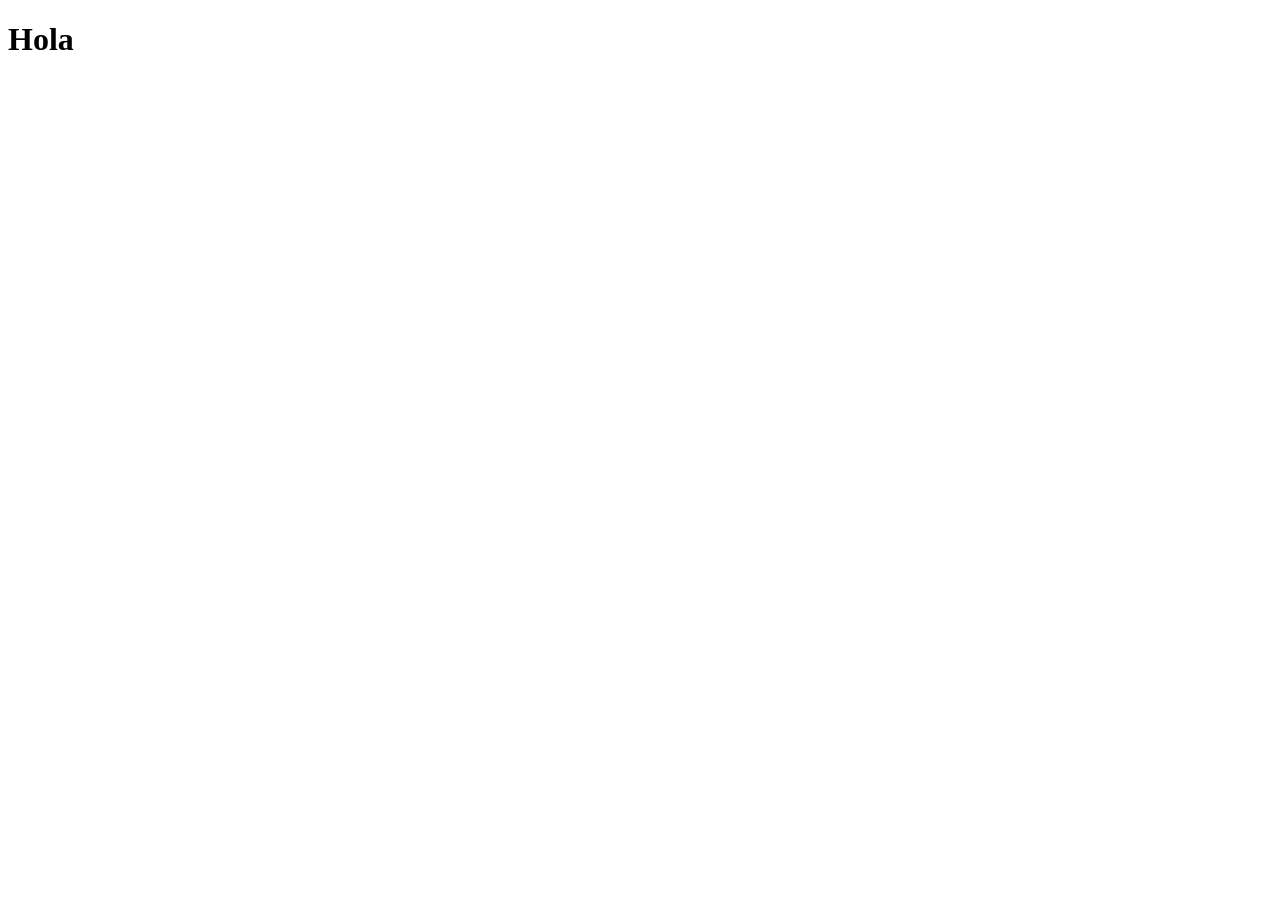
==== Index.html @ b0b5a4d8 "Cambio" ====
<!DOCTYPE html>
<html lang="en">
<head>
    <meta charset="UTF-8">
    <meta name="viewport" content="width=device-width, initial-scale=1.0">
    <link rel="stylesheet" href="Style.css">
    <script src="Codigo.js"></script>
    <title>SpaceX</title>
</head>
<body>
    <h1>Hola</h1>
</body>
</html>
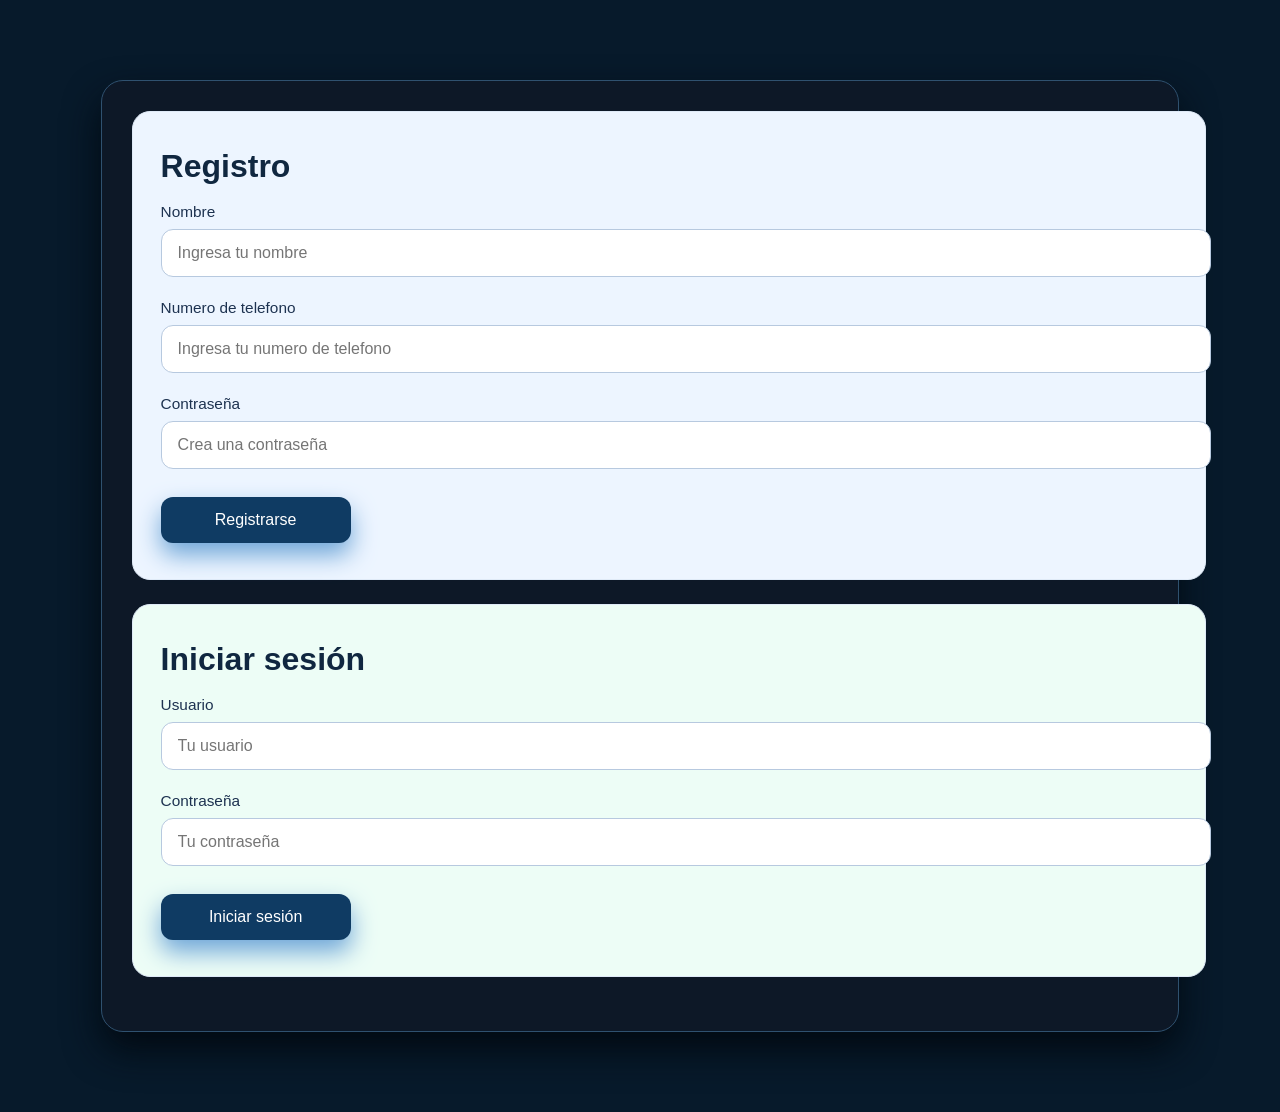
==== commit 31254eb6: "cracion de pagina" ====
--- a/Index.html
+++ b/Index.html
@@ -8,6 +8,37 @@
     <title>SpaceX</title>
 </head>
 <body>
-    <h1>Hola</h1>
+    <div class="cajaprincipal">
+        <div class="caja caja1">
+            <div class="caja3">
+                <h2>Registro</h2>
+
+                <label>Nombre</label>
+                <input type="text" placeholder="Ingresa tu nombre">
+
+                <label>Numero de telefono</label>
+                <input type="text" placeholder="Ingresa tu numero de telefono">
+
+                <label>Contraseña</label>
+                <input type="password" placeholder="Crea una contraseña">
+
+                <button>Registrarse</button>
+            </div>
+        </div>
+
+        <div class="caja caja2">
+            <div class="caja4">
+                <h2>Iniciar sesión</h2>
+
+                <label>Usuario</label>
+                <input type="text" placeholder="Tu usuario">
+
+                <label>Contraseña</label>
+                <input type="password" placeholder="Tu contraseña">
+
+                <button>Iniciar sesión</button>
+            </div>
+        </div>
+    </div>
 </body>
 </html>
--- a/Style.css
+++ b/Style.css
@@ -0,0 +1,87 @@
+* {
+    margin: 0;
+}
+
+body {
+    min-height: 100vh;
+    padding: 40px 20px;
+    background: #071a2b;
+    font-family: Arial, sans-serif;
+    color: #eaf3ff;
+}
+
+.cajaprincipal {
+    width: 82%;
+    margin: 40px auto;
+    padding: 30px;
+    background: #0d1827;
+    border: 1px solid #2f516f;
+    border-radius: 22px;
+    box-shadow: 0 18px 36px #020a12;
+}
+
+.caja {
+    width: 100%;
+    padding: 26px 28px;
+    margin-bottom: 24px;
+    border: 1px solid #dfeaf7;
+    border-radius: 18px;
+    background: #f3f7fd;
+}
+
+.caja1 {
+    background: #edf5ff;
+}
+
+.caja2 {
+    background: #edfdf6;
+}
+
+.caja3,
+.caja4 {
+    width: 100%;
+    padding: 10px 0;
+}
+
+h2 {
+    margin-bottom: 18px;
+    color: #102740;
+    font-size: 2rem;
+}
+
+label {
+    display: block;
+    margin: 14px 0 8px;
+    color: #1d3250;
+    font-size: 0.96rem;
+}
+
+input {
+    width: 100%;
+    padding: 14px 16px;
+    margin-bottom: 8px;
+    border: 1px solid #b7c9df;
+    border-radius: 12px;
+    background: #ffffff;
+    color: #172c43;
+    font-size: 1rem;
+}
+
+button {
+    display: inline-block;
+    width: 190px;
+    margin-top: 20px;
+    padding: 14px 18px;
+    border: none;
+    border-radius: 12px;
+    background: #0f3b63;
+    color: #ffffff;
+    font-size: 1rem;
+    box-shadow: 0 12px 24px #6fa6d8;
+}
+
+button:hover {
+    background: #0d2f52;
+}
+
+
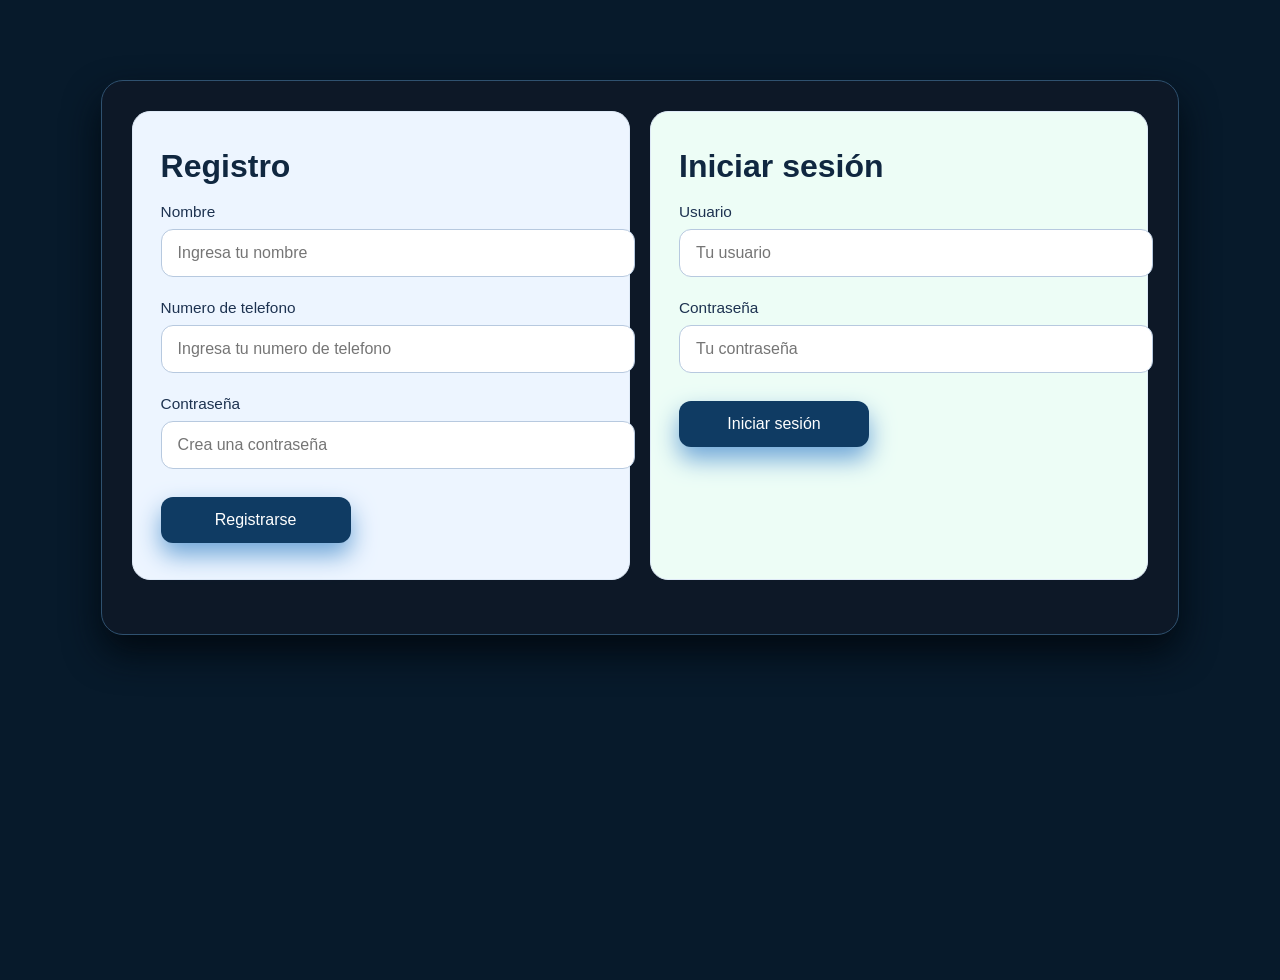
==== commit 6e5aaf60: "Nuevas clases paralasentradas" ====
--- a/Index.html
+++ b/Index.html
@@ -14,13 +14,13 @@
                 <h2>Registro</h2>
 
                 <label>Nombre</label>
-                <input type="text" placeholder="Ingresa tu nombre">
+                <input class="Entrada" type="text" placeholder="Ingresa tu nombre">
 
                 <label>Numero de telefono</label>
-                <input type="text" placeholder="Ingresa tu numero de telefono">
+                <input class="Entrada" type="text" placeholder="Ingresa tu numero de telefono">
 
                 <label>Contraseña</label>
-                <input type="password" placeholder="Crea una contraseña">
+                <input class="Entrada" type="password" placeholder="Crea una contraseña">
 
                 <button>Registrarse</button>
             </div>
@@ -31,10 +31,10 @@
                 <h2>Iniciar sesión</h2>
 
                 <label>Usuario</label>
-                <input type="text" placeholder="Tu usuario">
+                <input class="Entrada" type="text" placeholder="Tu usuario">
 
                 <label>Contraseña</label>
-                <input type="password" placeholder="Tu contraseña">
+                <input class="Entrada" type="password" placeholder="Tu contraseña">
 
                 <button>Iniciar sesión</button>
             </div>
--- a/Style.css
+++ b/Style.css
@@ -11,6 +11,8 @@
 }
 
 .cajaprincipal {
+    gap: 20px;
+    display: flex;
     width: 82%;
     margin: 40px auto;
     padding: 30px;
@@ -21,6 +23,7 @@
 }
 
 .caja {
+    gap: 20px;
     width: 100%;
     padding: 26px 28px;
     margin-bottom: 24px;
@@ -30,6 +33,7 @@
 }
 
 .caja1 {
+    gap: 20px;
     background: #edf5ff;
 }
 
@@ -39,6 +43,7 @@
 
 .caja3,
 .caja4 {
+    gap: 20px;
     width: 100%;
     padding: 10px 0;
 }
@@ -50,6 +55,7 @@
 }
 
 label {
+    gap: 20px;
     display: block;
     margin: 14px 0 8px;
     color: #1d3250;
@@ -57,6 +63,7 @@
 }
 
 input {
+    gap: 20px;
     width: 100%;
     padding: 14px 16px;
     margin-bottom: 8px;
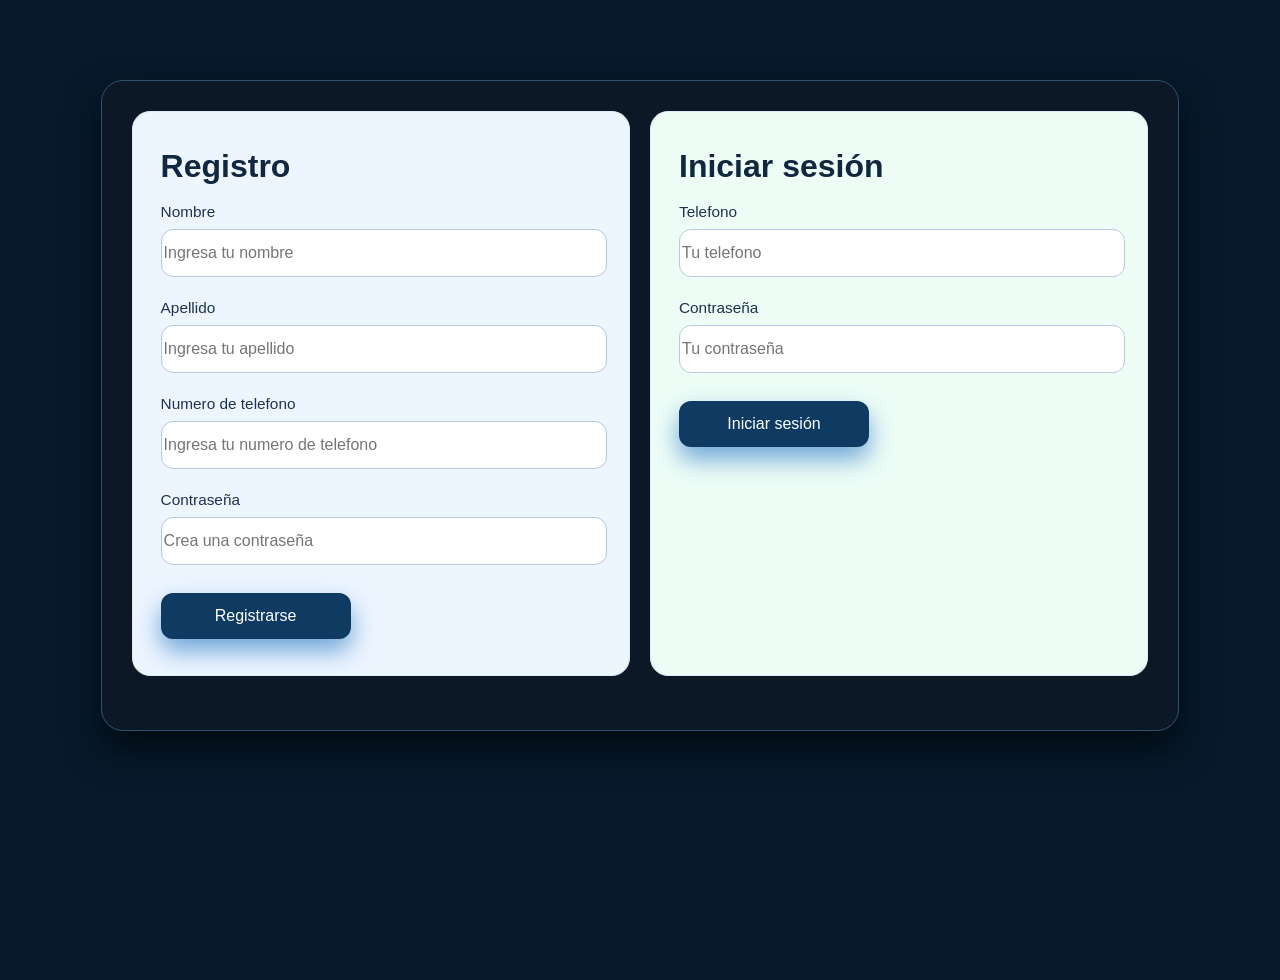
==== commit 68a055f1: "cambio de id" ====
--- a/Index.html
+++ b/Index.html
@@ -4,7 +4,6 @@
     <meta charset="UTF-8">
     <meta name="viewport" content="width=device-width, initial-scale=1.0">
     <link rel="stylesheet" href="Style.css">
-    <script src="Codigo.js"></script>
     <title>SpaceX</title>
 </head>
 <body>
@@ -14,15 +13,18 @@
                 <h2>Registro</h2>
 
                 <label>Nombre</label>
-                <input class="Entrada" type="text" placeholder="Ingresa tu nombre">
+                <input id="nombre" type="text" placeholder="Ingresa tu nombre">
+
+                <label>Apellido</label>
+                <input id="apellido" type="text" placeholder="Ingresa tu apellido">
 
                 <label>Numero de telefono</label>
-                <input class="Entrada" type="text" placeholder="Ingresa tu numero de telefono">
+                <input id="telefonoRegistro" type="text" placeholder="Ingresa tu numero de telefono">
 
                 <label>Contraseña</label>
-                <input class="Entrada" type="password" placeholder="Crea una contraseña">
+                <input id="contraseñaRegistro" type="password" placeholder="Crea una contraseña">
 
-                <button>Registrarse</button>
+                <button onclick="registrar()">Registrarse</button>
             </div>
         </div>
 
@@ -30,15 +32,17 @@
             <div class="caja4">
                 <h2>Iniciar sesión</h2>
 
-                <label>Usuario</label>
-                <input class="Entrada" type="text" placeholder="Tu usuario">
+                <label>Telefono</label>
+                <input id="telefono" type="text" placeholder="Tu telefono">
 
                 <label>Contraseña</label>
-                <input class="Entrada" type="password" placeholder="Tu contraseña">
+                <input id="contraseña" type="password" placeholder="Tu contraseña">
 
-                <button>Iniciar sesión</button>
+                <button onclick="iniciarSesion()">Iniciar sesión</button>
             </div>
         </div>
     </div>
+
+    <script src="Codigo.js"></script>
 </body>
 </html>
--- a/Style.css
+++ b/Style.css
@@ -65,7 +65,7 @@
 input {
     gap: 20px;
     width: 100%;
-    padding: 14px 16px;
+    padding: 14px 2px;
     margin-bottom: 8px;
     border: 1px solid #b7c9df;
     border-radius: 12px;
@@ -91,4 +91,3 @@
     background: #0d2f52;
 }
 
-
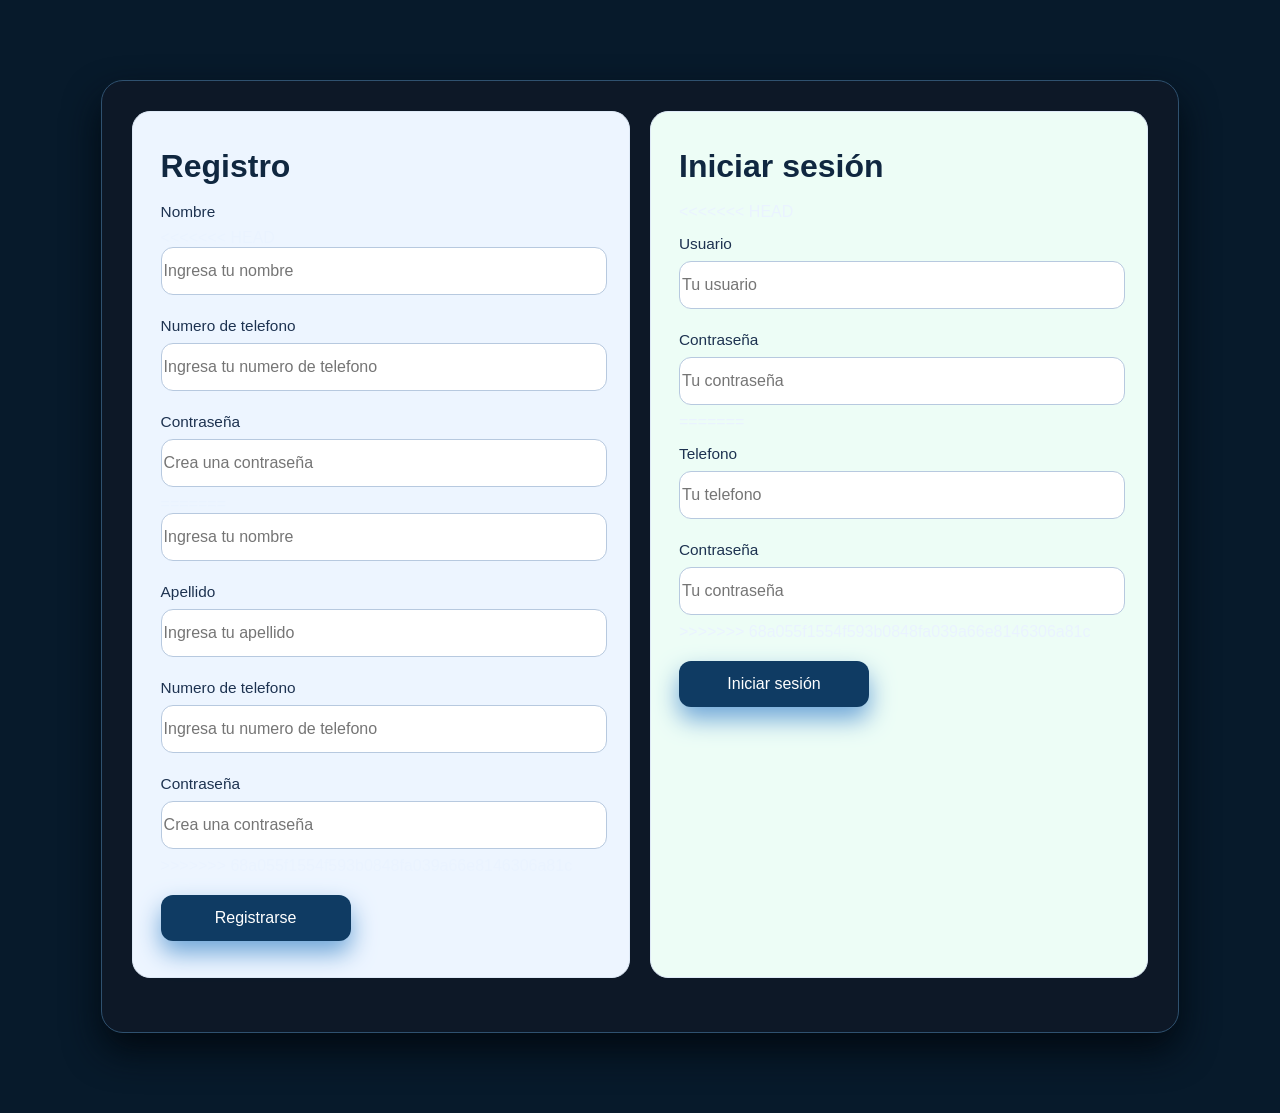
==== commit 18f2a7f8: "Merge branch 'main' of https://github.com/diegonavast-cell/SpaceX" ====
--- a/Index.html
+++ b/Index.html
@@ -13,6 +13,15 @@
                 <h2>Registro</h2>
 
                 <label>Nombre</label>
+<<<<<<< HEAD
+                <input class="Entrada" type="text" placeholder="Ingresa tu nombre">
+
+                <label>Numero de telefono</label>
+                <input class="Entrada" type="text" placeholder="Ingresa tu numero de telefono">
+
+                <label>Contraseña</label>
+                <input class="Entrada" type="password" placeholder="Crea una contraseña">
+=======
                 <input id="nombre" type="text" placeholder="Ingresa tu nombre">
 
                 <label>Apellido</label>
@@ -23,6 +32,7 @@
 
                 <label>Contraseña</label>
                 <input id="contraseñaRegistro" type="password" placeholder="Crea una contraseña">
+>>>>>>> 68a055f1554f593b0848fa039a66e8146306a81c
 
                 <button onclick="registrar()">Registrarse</button>
             </div>
@@ -32,11 +42,19 @@
             <div class="caja4">
                 <h2>Iniciar sesión</h2>
 
+<<<<<<< HEAD
+                <label>Usuario</label>
+                <input class="Entrada" type="text" placeholder="Tu usuario">
+
+                <label>Contraseña</label>
+                <input class="Entrada" type="password" placeholder="Tu contraseña">
+=======
                 <label>Telefono</label>
                 <input id="telefono" type="text" placeholder="Tu telefono">
 
                 <label>Contraseña</label>
                 <input id="contraseña" type="password" placeholder="Tu contraseña">
+>>>>>>> 68a055f1554f593b0848fa039a66e8146306a81c
 
                 <button onclick="iniciarSesion()">Iniciar sesión</button>
             </div>
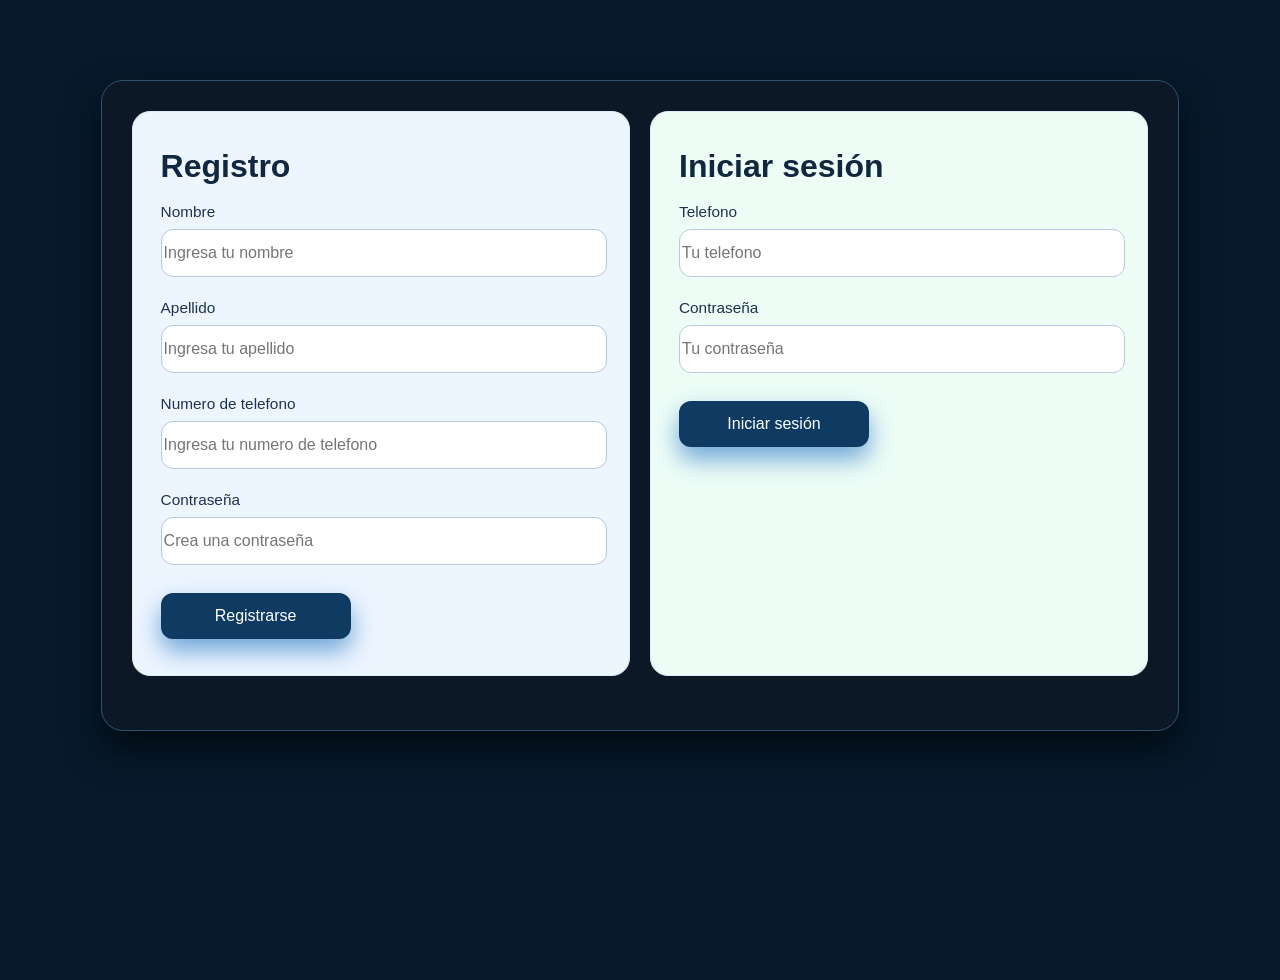
==== commit 17db480f: "Espaciado para comprobacin de html" ====
--- a/Index.html
+++ b/Index.html
@@ -13,15 +13,6 @@
                 <h2>Registro</h2>
 
                 <label>Nombre</label>
-<<<<<<< HEAD
-                <input class="Entrada" type="text" placeholder="Ingresa tu nombre">
-
-                <label>Numero de telefono</label>
-                <input class="Entrada" type="text" placeholder="Ingresa tu numero de telefono">
-
-                <label>Contraseña</label>
-                <input class="Entrada" type="password" placeholder="Crea una contraseña">
-=======
                 <input id="nombre" type="text" placeholder="Ingresa tu nombre">
 
                 <label>Apellido</label>
@@ -32,9 +23,8 @@
 
                 <label>Contraseña</label>
                 <input id="contraseñaRegistro" type="password" placeholder="Crea una contraseña">
->>>>>>> 68a055f1554f593b0848fa039a66e8146306a81c
 
-                <button onclick="registrar()">Registrarse</button>
+                <button onclick= "registrar()">Registrarse</button>
             </div>
         </div>
 
@@ -42,19 +32,11 @@
             <div class="caja4">
                 <h2>Iniciar sesión</h2>
 
-<<<<<<< HEAD
-                <label>Usuario</label>
-                <input class="Entrada" type="text" placeholder="Tu usuario">
-
-                <label>Contraseña</label>
-                <input class="Entrada" type="password" placeholder="Tu contraseña">
-=======
                 <label>Telefono</label>
                 <input id="telefono" type="text" placeholder="Tu telefono">
 
                 <label>Contraseña</label>
                 <input id="contraseña" type="password" placeholder="Tu contraseña">
->>>>>>> 68a055f1554f593b0848fa039a66e8146306a81c
 
                 <button onclick="iniciarSesion()">Iniciar sesión</button>
             </div>
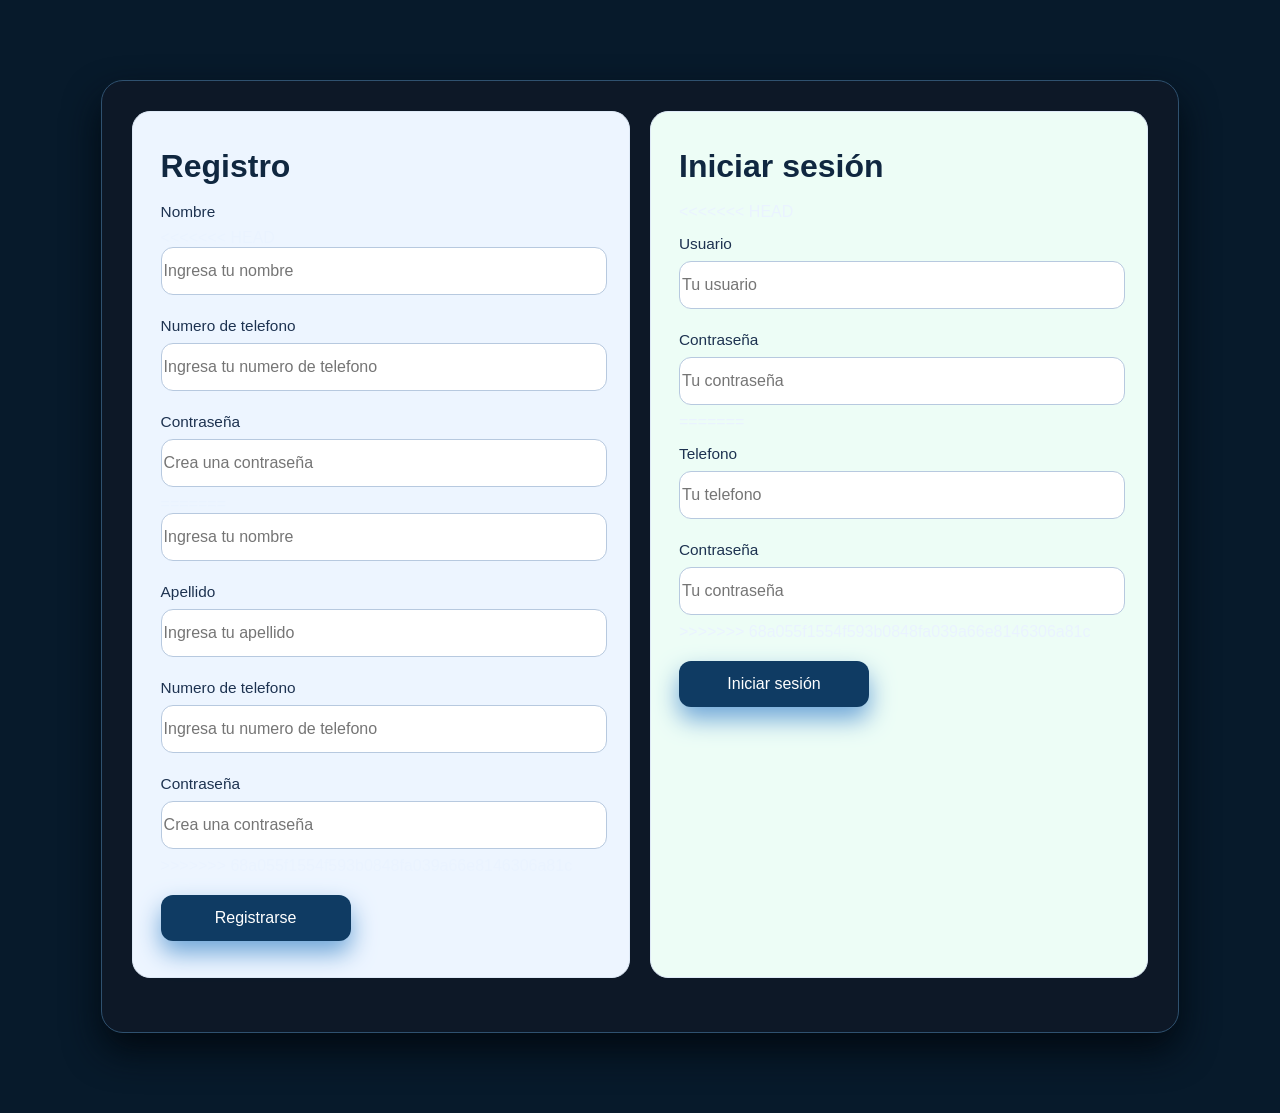
==== commit d79f8b24: "Merge branch 'main' of https://github.com/diegonavast-cell/SpaceX" ====
--- a/Index.html
+++ b/Index.html
@@ -13,6 +13,15 @@
                 <h2>Registro</h2>
 
                 <label>Nombre</label>
+<<<<<<< HEAD
+                <input class="Entrada" type="text" placeholder="Ingresa tu nombre">
+
+                <label>Numero de telefono</label>
+                <input class="Entrada" type="text" placeholder="Ingresa tu numero de telefono">
+
+                <label>Contraseña</label>
+                <input class="Entrada" type="password" placeholder="Crea una contraseña">
+=======
                 <input id="nombre" type="text" placeholder="Ingresa tu nombre">
 
                 <label>Apellido</label>
@@ -23,6 +32,7 @@
 
                 <label>Contraseña</label>
                 <input id="contraseñaRegistro" type="password" placeholder="Crea una contraseña">
+>>>>>>> 68a055f1554f593b0848fa039a66e8146306a81c
 
                 <button onclick= "registrar()">Registrarse</button>
             </div>
@@ -32,11 +42,19 @@
             <div class="caja4">
                 <h2>Iniciar sesión</h2>
 
+<<<<<<< HEAD
+                <label>Usuario</label>
+                <input class="Entrada" type="text" placeholder="Tu usuario">
+
+                <label>Contraseña</label>
+                <input class="Entrada" type="password" placeholder="Tu contraseña">
+=======
                 <label>Telefono</label>
                 <input id="telefono" type="text" placeholder="Tu telefono">
 
                 <label>Contraseña</label>
                 <input id="contraseña" type="password" placeholder="Tu contraseña">
+>>>>>>> 68a055f1554f593b0848fa039a66e8146306a81c
 
                 <button onclick="iniciarSesion()">Iniciar sesión</button>
             </div>
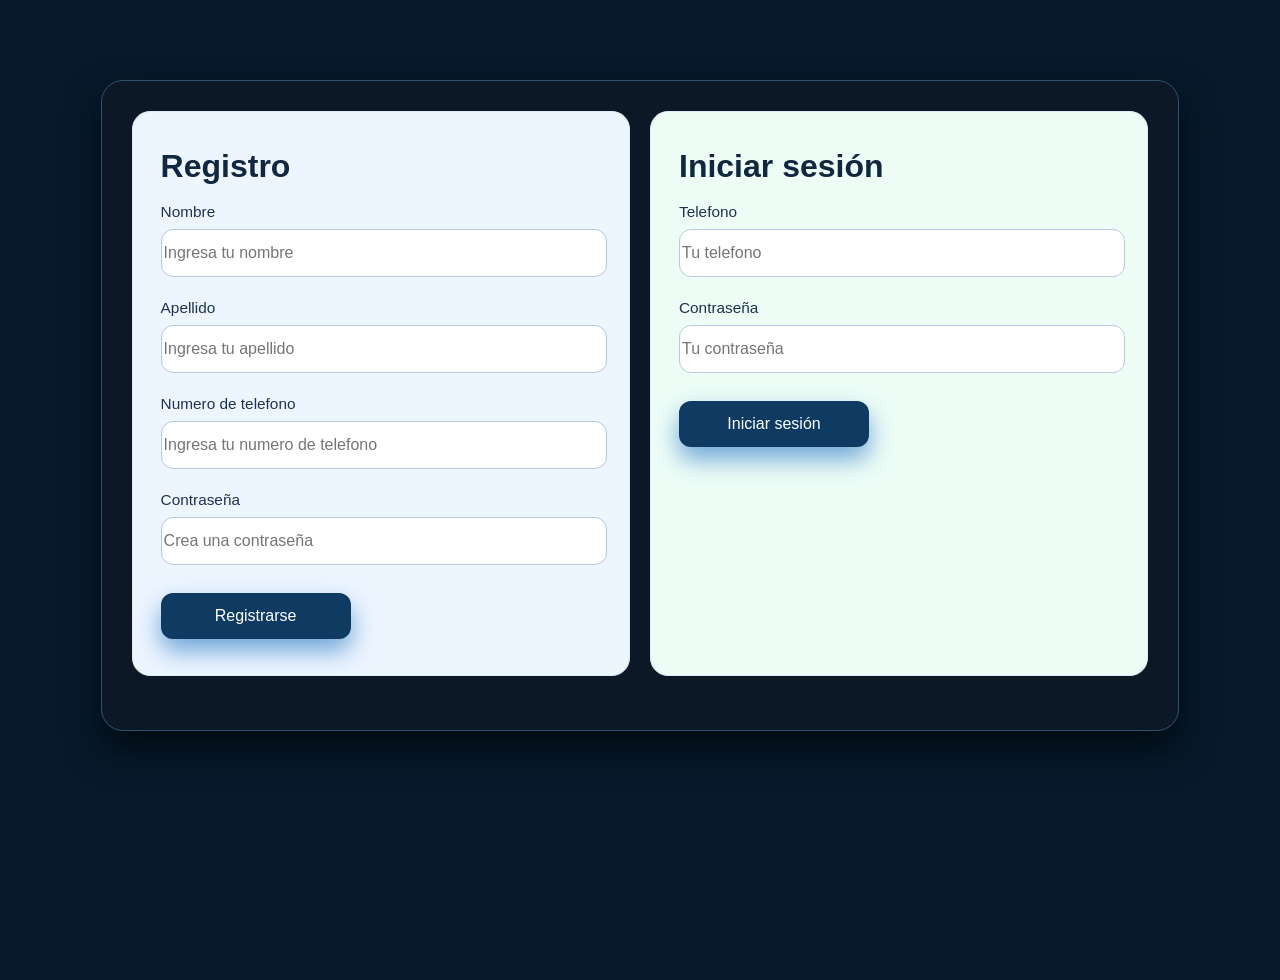
==== commit f89fdba3: "Index final" ====
--- a/Index.html
+++ b/Index.html
@@ -13,15 +13,6 @@
                 <h2>Registro</h2>
 
                 <label>Nombre</label>
-<<<<<<< HEAD
-                <input class="Entrada" type="text" placeholder="Ingresa tu nombre">
-
-                <label>Numero de telefono</label>
-                <input class="Entrada" type="text" placeholder="Ingresa tu numero de telefono">
-
-                <label>Contraseña</label>
-                <input class="Entrada" type="password" placeholder="Crea una contraseña">
-=======
                 <input id="nombre" type="text" placeholder="Ingresa tu nombre">
 
                 <label>Apellido</label>
@@ -32,9 +23,8 @@
 
                 <label>Contraseña</label>
                 <input id="contraseñaRegistro" type="password" placeholder="Crea una contraseña">
->>>>>>> 68a055f1554f593b0848fa039a66e8146306a81c
 
-                <button onclick= "registrar()">Registrarse</button>
+                <button onclick="registrar()">Registrarse</button>
             </div>
         </div>
 
@@ -42,19 +32,11 @@
             <div class="caja4">
                 <h2>Iniciar sesión</h2>
 
-<<<<<<< HEAD
-                <label>Usuario</label>
-                <input class="Entrada" type="text" placeholder="Tu usuario">
-
-                <label>Contraseña</label>
-                <input class="Entrada" type="password" placeholder="Tu contraseña">
-=======
                 <label>Telefono</label>
                 <input id="telefono" type="text" placeholder="Tu telefono">
 
                 <label>Contraseña</label>
                 <input id="contraseña" type="password" placeholder="Tu contraseña">
->>>>>>> 68a055f1554f593b0848fa039a66e8146306a81c
 
                 <button onclick="iniciarSesion()">Iniciar sesión</button>
             </div>
